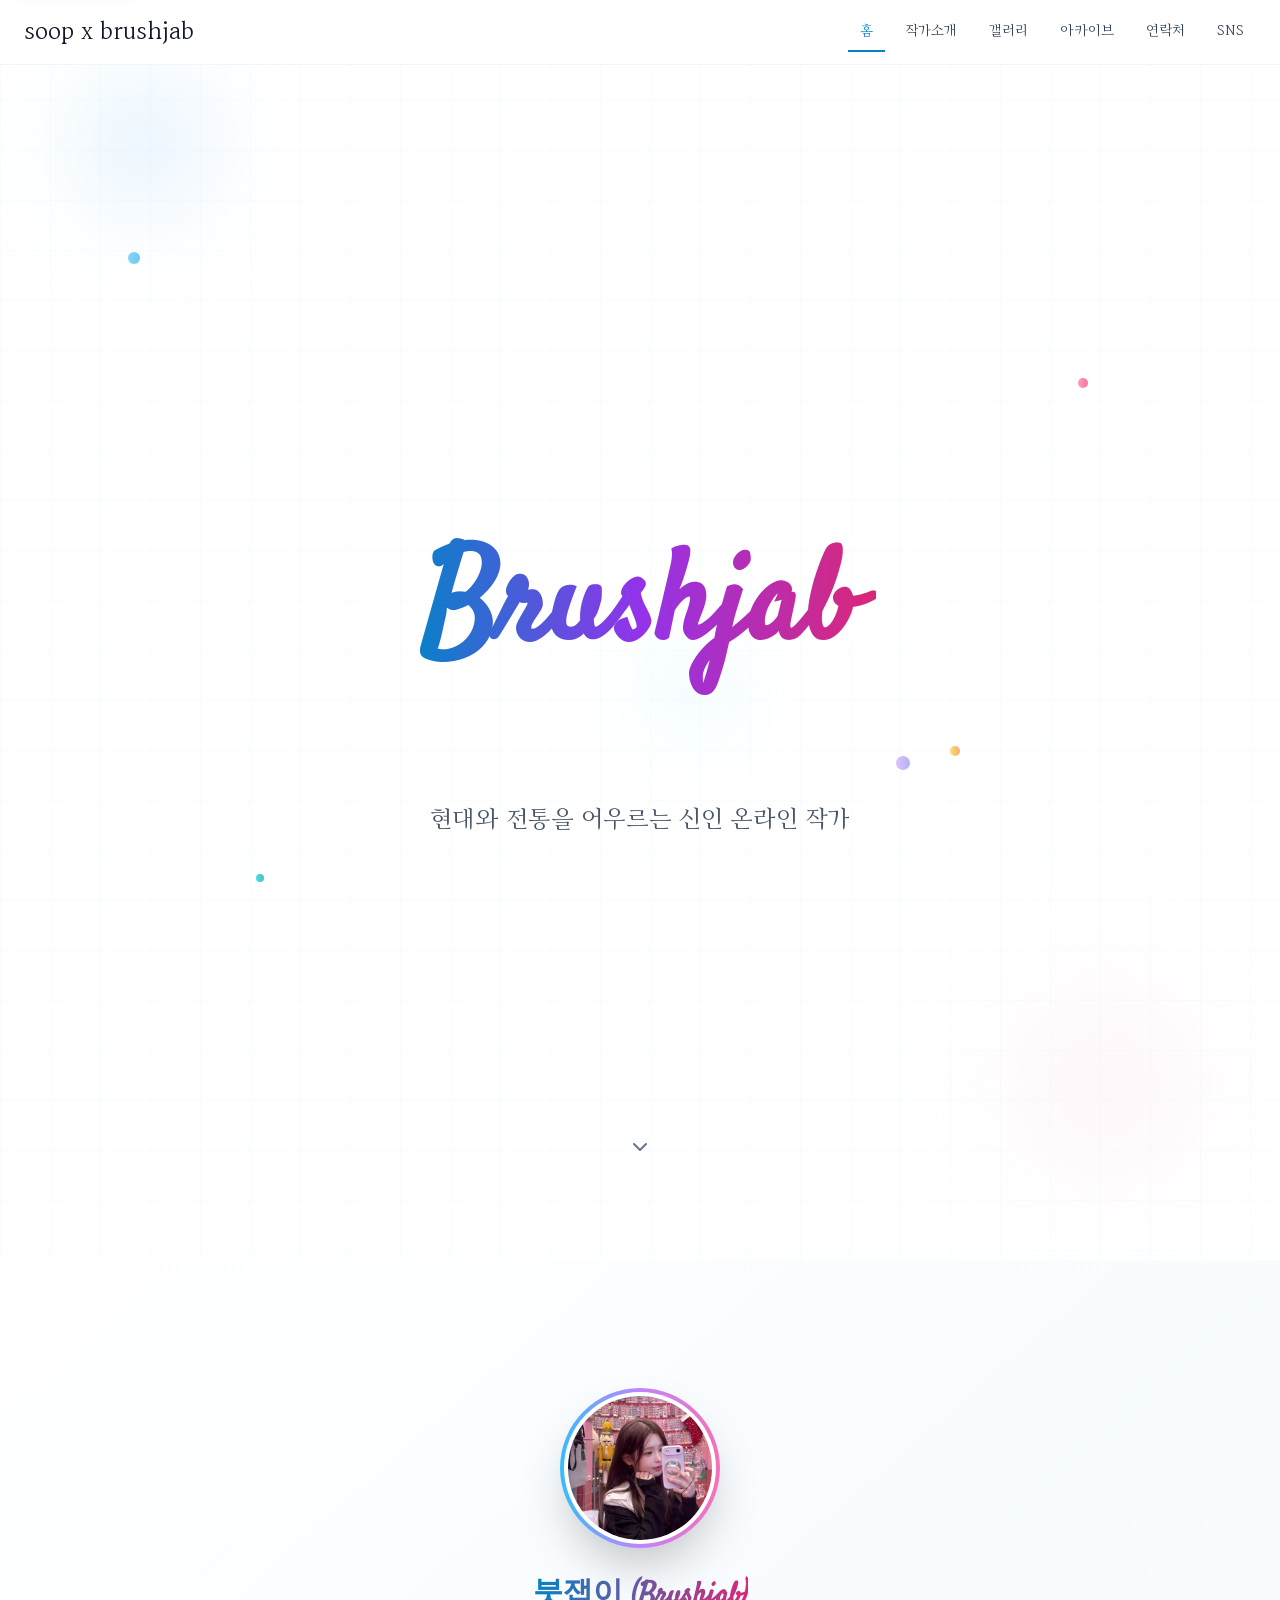
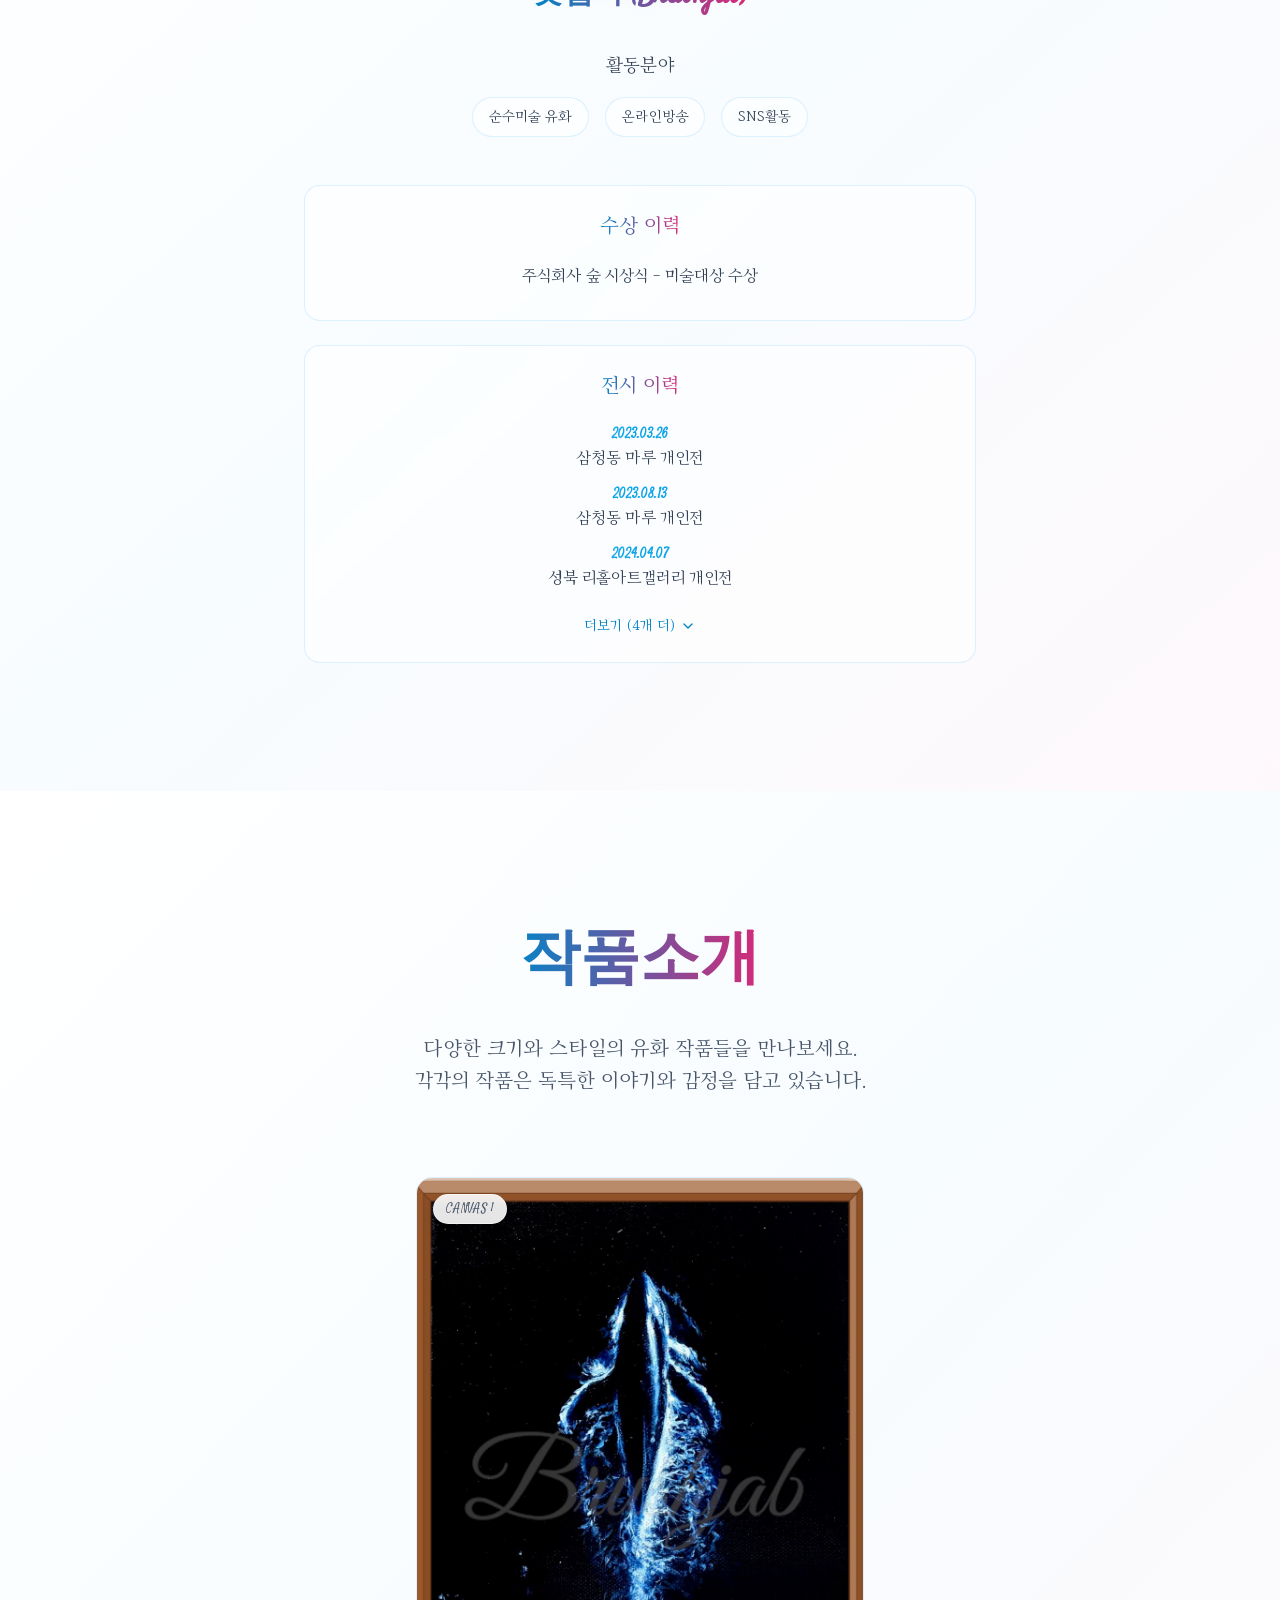
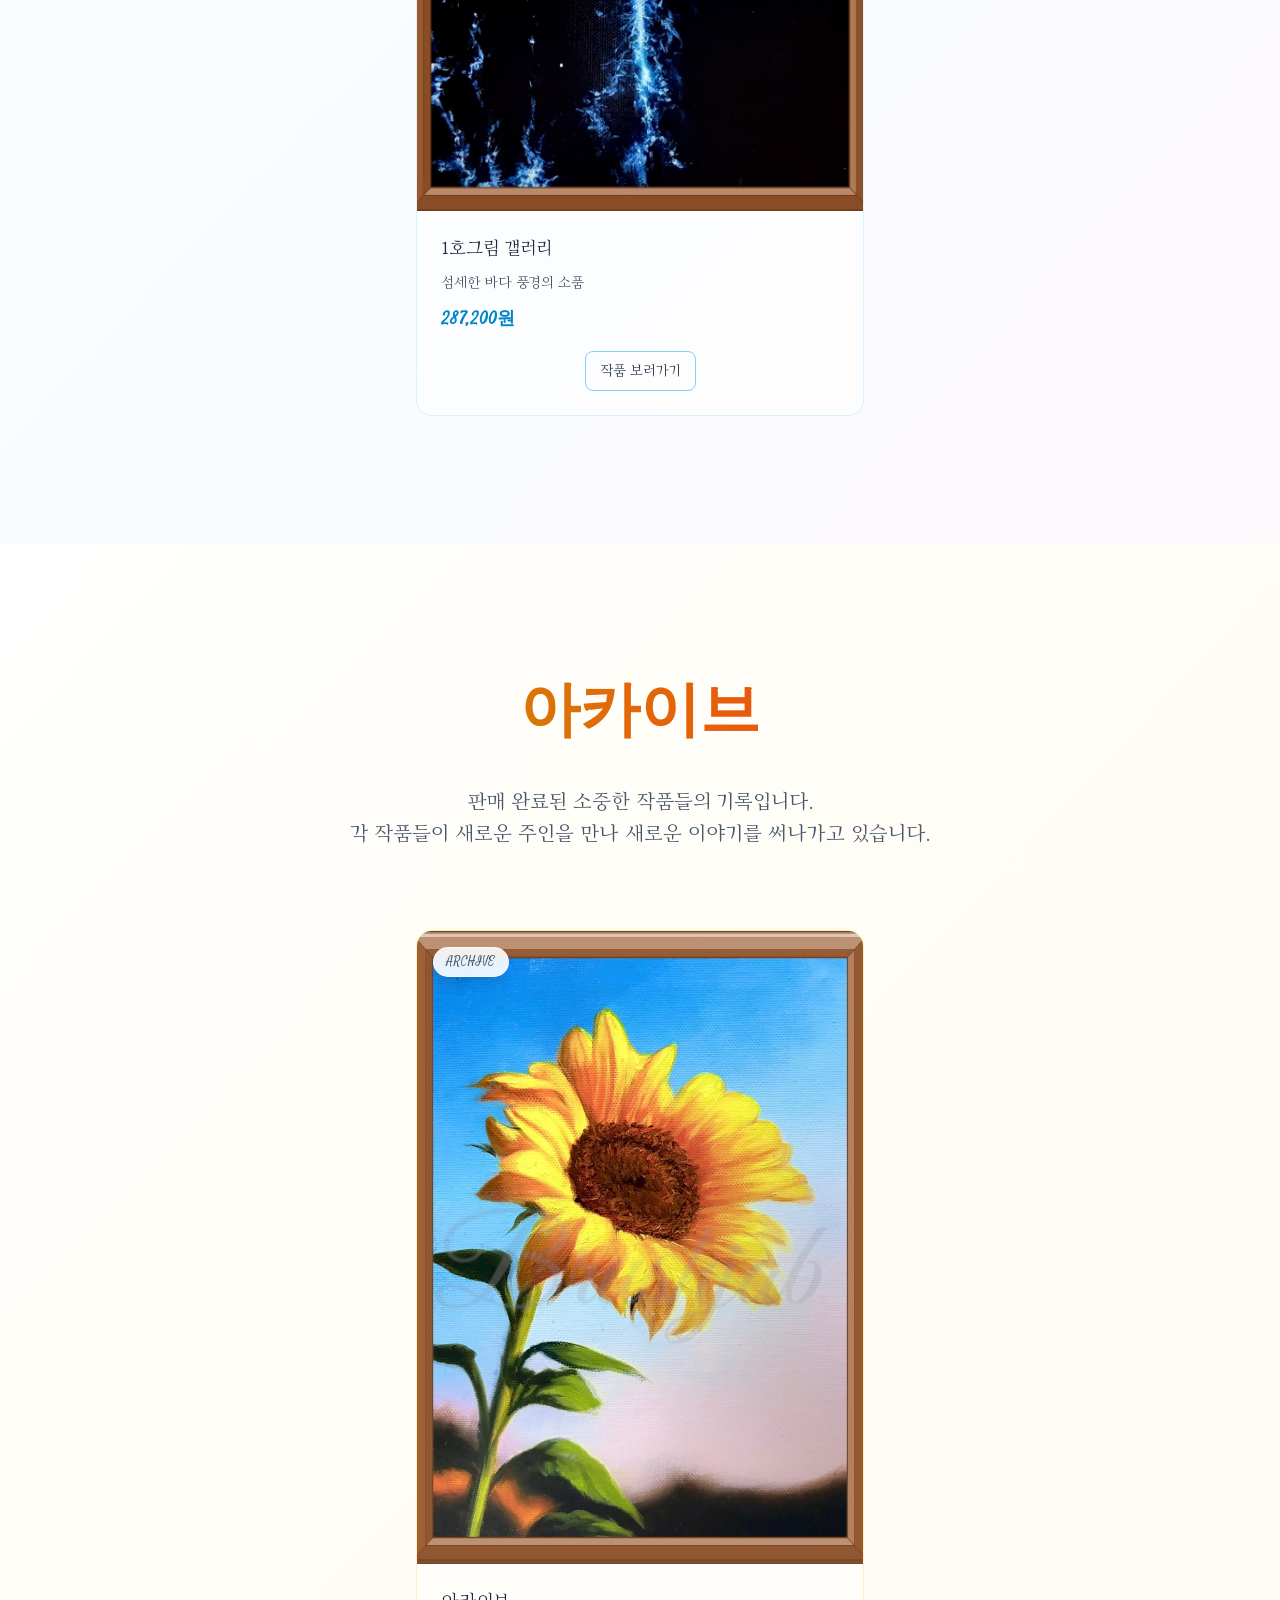
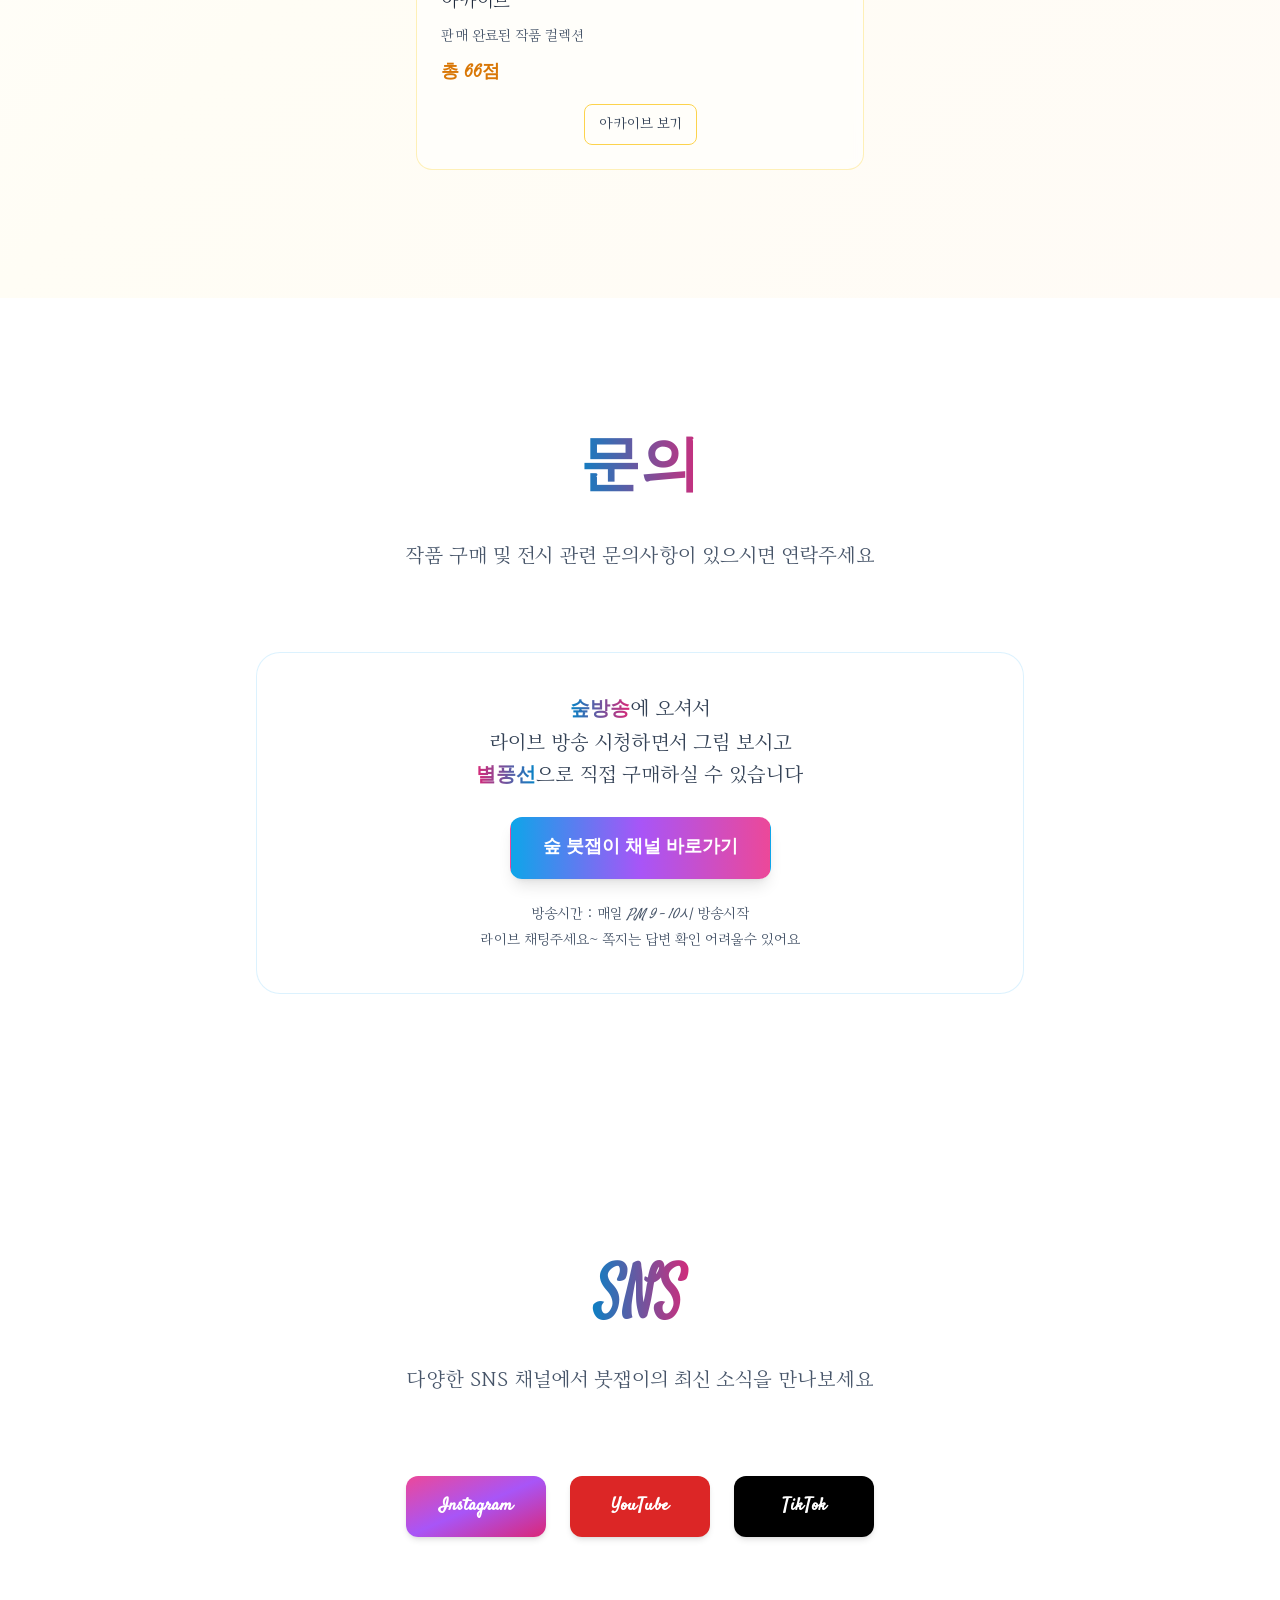
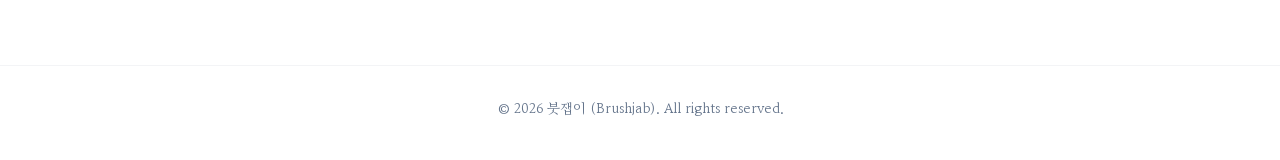
==== index.html @ 5f3b2bca "Initial commit: 붓잽이 갤러리 사이트 빌드 과정 없는 정적 HTML/CSS/JS 사이트. 1호 갤러리 32점, 아카이브 66점, 작가 프로필 반영." ====
<!DOCTYPE html>
<html lang="ko">
  <head>
    <meta charset="utf-8" />
    <meta name="viewport" content="width=device-width, initial-scale=1, maximum-scale=5" />
    <title>붓잽이 웹사이트 - 붓잽이 그림 구매 공식 사이트 | 풍수지리 그림 재테크</title>

    <meta
      name="description"
      content="붓잽이 웹사이트 공식 홈페이지입니다. 붓잽이 작가의 풍수지리 유화 작품을 통해 재테크와 인테리어를 한 번에! 붓잽이 그림 구매는 공식 웹사이트 Brushjab 갤러리에서. 붓잽이 작가가 직접 그린 1호부터 10호까지 다양한 크기의 풍경화와 정물화를 전시하고 판매합니다."
    />
    <meta
      name="keywords"
      content="붓잽이 웹사이트, 붓잽이 사이트, 붓잽이 홈페이지, 붓잽이 공식 웹사이트, 붓잽이, 붓잽이 그림, 붓잽이 작가, 붓잽이 갤러리, 그림 구매, 풍수지리 그림, 재테크, 유화, 그림 재테크, 인테리어 그림, 브러쉬잽, 풍경화, 정물화, 온라인 갤러리, 작품 판매, SOOP 라이브, 붓잽이 작품"
    />
    <meta name="author" content="붓잽이 (Brushjab)" />
    <meta name="robots" content="index, follow, max-image-preview:large, max-snippet:-1, max-video-preview:-1" />
    <meta name="theme-color" content="#0ea5e9" />
    <meta name="format-detection" content="telephone=no, address=no, email=no" />
    <meta name="naver-site-verification" content="7ca3a96a5d324c35aae999159a4f24815e782b7a" />

    <!-- 실제 도메인을 정확히 가리킵니다 -->
    <link rel="canonical" href="https://www.brushjab.com/" />

    <meta property="og:type" content="website" />
    <meta property="og:locale" content="ko_KR" />
    <meta property="og:site_name" content="붓잽이 웹사이트 - Brushjab Gallery" />
    <meta property="og:url" content="https://www.brushjab.com/" />
    <meta property="og:title" content="붓잽이 웹사이트 - 붓잽이 그림 구매 공식 사이트 | 풍수지리 그림 재테크" />
    <meta
      property="og:description"
      content="붓잽이 웹사이트 공식 홈페이지입니다. 붓잽이 작가의 풍수지리 유화 작품을 통해 재테크와 인테리어를 한 번에! 붓잽이 그림 구매는 공식 웹사이트에서."
    />
    <!-- 공유 미리보기 이미지: images/og-cover.jpg 파일을 넣으면 자동으로 적용됩니다 (권장 1200x630) -->
    <meta property="og:image" content="https://www.brushjab.com/images/og-cover.jpg" />
    <meta property="og:image:width" content="1200" />
    <meta property="og:image:height" content="630" />
    <meta property="og:image:alt" content="붓잽이 작가의 유화 작품" />

    <meta name="twitter:card" content="summary_large_image" />
    <meta name="twitter:title" content="붓잽이 웹사이트 - 붓잽이 그림 구매 공식 사이트" />
    <meta
      name="twitter:description"
      content="붓잽이 웹사이트 공식 홈페이지입니다. 붓잽이 작가의 풍수지리 유화 작품을 통해 재테크와 인테리어를 한 번에!"
    />
    <meta name="twitter:image" content="https://www.brushjab.com/images/og-cover.jpg" />

    <link rel="icon" href="favicon.svg" type="image/svg+xml" />
    <link rel="apple-touch-icon" href="apple-touch-icon.png" />
    <link rel="manifest" href="site.webmanifest" />

    <!-- 폰트를 먼저 내려받게 해서 글자가 늦게 바뀌는 현상을 줄입니다 -->
    <link rel="preload" href="fonts/arita-buri.woff" as="font" type="font/woff" crossorigin />
    <link rel="stylesheet" href="assets/styles.css" />

    <script type="application/ld+json">
      {
        "@context": "https://schema.org",
        "@type": "ArtGallery",
        "name": "붓잽이 웹사이트 - Brushjab Gallery",
        "url": "https://www.brushjab.com/",
        "inLanguage": "ko-KR",
        "founder": { "@type": "Person", "name": "붓잽이 (Brushjab)" },
        "sameAs": [
          "https://www.instagram.com/jab_2_/",
          "https://www.youtube.com/@brushjab",
          "https://www.tiktok.com/@brushjab",
          "https://ch.sooplive.co.kr/km5430678"
        ]
      }
    </script>
  </head>

  <body>
    <a class="skip-link" href="#home">본문 바로가기</a>

    <!-- ==================== 네비게이션 ==================== -->
    <header class="nav">
      <div class="container">
        <div class="nav__inner">
          <a class="nav__logo" href="#home">soop x brushjab</a>

          <nav class="nav__links" aria-label="주요 메뉴">
            <a class="nav__link" href="#home" data-nav="home">홈</a>
            <a class="nav__link" href="#artist" data-nav="artist">작가소개</a>
            <a class="nav__link" href="#gallery" data-nav="gallery">갤러리</a>
            <a class="nav__link" href="#archive" data-nav="archive">아카이브</a>
            <a class="nav__link" href="#contact" data-nav="contact">연락처</a>
            <a class="nav__link" href="#sns" data-nav="sns">SNS</a>
          </nav>

          <button
            class="nav__toggle"
            id="nav-toggle"
            type="button"
            aria-expanded="false"
            aria-controls="nav-mobile"
            aria-label="메뉴 열기"
          >
            <svg width="24" height="24" viewBox="0 0 24 24" fill="none" stroke="currentColor" stroke-width="2" stroke-linecap="round" aria-hidden="true">
              <path d="M4 6h16" /><path d="M4 12h16" /><path d="M4 18h16" />
            </svg>
          </button>
        </div>
      </div>
      <div class="nav__mobile" id="nav-mobile">
        <div class="container">
          <a href="#home" data-nav="home">홈</a>
          <a href="#artist" data-nav="artist">작가소개</a>
          <a href="#gallery" data-nav="gallery">갤러리</a>
          <a href="#archive" data-nav="archive">아카이브</a>
          <a href="#contact" data-nav="contact">연락처</a>
          <a href="#sns" data-nav="sns">SNS</a>
        </div>
      </div>
    </header>

    <main>
      <!-- ==================== 홈 ==================== -->
      <section class="hero" id="home">
        <div class="hero__bg" aria-hidden="true">
          <div class="hero__grid"></div>
          <div class="blob blob--1"></div>
          <div class="blob blob--2"></div>
          <div class="blob blob--3"></div>
          <div class="dot dot--1"></div>
          <div class="dot dot--2"></div>
          <div class="dot dot--3"></div>
          <div class="dot dot--4"></div>
          <div class="dot dot--5"></div>
        </div>

        <div class="container hero__inner">
          <h1 class="hero__title">Brushjab</h1>
          <p class="hero__lead">현대와 전통을 어우르는 신인 온라인 작가</p>
        </div>

        <a class="hero__scroll" href="#artist" aria-label="작가소개로 이동">
          <svg width="24" height="24" viewBox="0 0 24 24" fill="none" stroke="currentColor" stroke-width="2" stroke-linecap="round" stroke-linejoin="round" aria-hidden="true">
            <path d="m6 9 6 6 6-6" />
          </svg>
        </a>
      </section>

      <!-- ==================== 작가소개 ==================== -->
      <section class="section section--tinted" id="artist">
        <div class="container">
          <div class="artist">
            <div class="artist__avatar reveal reveal--scale">
              <div class="artist__avatar-inner" id="artist-photo" style="position: relative"></div>
            </div>

            <h2 class="artist__name grad-text reveal" id="artist-name">붓잽이 (Brushjab)</h2>

            <div class="reveal" data-delay="1">
              <h3 class="artist__subhead">활동분야</h3>
              <div class="chips" id="artist-fields"></div>
            </div>

            <div class="artist__panels">
              <section class="panel reveal" data-delay="1" aria-labelledby="awards-title">
                <h3 class="panel__title grad-text" id="awards-title">수상 이력</h3>
                <ul id="artist-awards"></ul>
              </section>

              <section class="panel reveal" data-delay="2" aria-labelledby="exhibitions-title">
                <h3 class="panel__title grad-text" id="exhibitions-title">전시 이력</h3>
                <ul id="exhibitions"></ul>
                <ul id="exhibitions-more" hidden></ul>
                <button
                  class="more-btn"
                  id="exhibitions-toggle"
                  type="button"
                  aria-expanded="false"
                  aria-controls="exhibitions-more"
                >
                  <span id="exhibitions-toggle-label">더보기</span>
                  <svg width="16" height="16" viewBox="0 0 24 24" fill="none" stroke="currentColor" stroke-width="2" stroke-linecap="round" stroke-linejoin="round" aria-hidden="true">
                    <path d="m6 9 6 6 6-6" />
                  </svg>
                </button>
              </section>
            </div>
          </div>
        </div>
      </section>

      <!-- ==================== 갤러리 ==================== -->
      <section class="section section--tinted" id="gallery">
        <div class="container">
          <div class="section-head reveal">
            <h2 class="grad-text">작품소개</h2>
            <p>
              다양한 크기와 스타일의 유화 작품들을 만나보세요.<br />
              각각의 작품은 독특한 이야기와 감정을 담고 있습니다.
            </p>
          </div>
          <!-- 10호 갤러리 재오픈 시 card-grid--1을 card-grid--2로 되돌리세요 -->
          <div class="card-grid card-grid--1" id="gallery-cards"></div>
        </div>
      </section>

      <!-- ==================== 아카이브 ==================== -->
      <section class="section section--archive" id="archive">
        <div class="container">
          <div class="section-head reveal">
            <h2 class="grad-text grad-text--amber">아카이브</h2>
            <p>
              판매 완료된 소중한 작품들의 기록입니다.<br />
              각 작품들이 새로운 주인을 만나 새로운 이야기를 써나가고 있습니다.
            </p>
          </div>
          <div class="card-grid card-grid--1" id="archive-cards"></div>
        </div>
      </section>

      <!-- ==================== 문의 ==================== -->
      <section class="section" id="contact">
        <div class="container">
          <div class="section-head reveal">
            <h2 class="grad-text">문의</h2>
            <p>작품 구매 및 전시 관련 문의사항이 있으시면 연락주세요</p>
          </div>

          <div class="contact-card reveal reveal--scale">
            <p class="contact-card__lead">
              <b class="grad-text">숲방송</b>에 오셔서<br />
              라이브 방송 시청하면서 그림 보시고<br />
              <b class="grad-text grad-text--pink">별풍선</b>으로 직접 구매하실 수 있습니다
            </p>

            <a class="btn btn--cta" href="#" data-inquiry-link target="_blank" rel="noopener noreferrer">
              숲 붓잽이 채널 바로가기
            </a>

            <div class="contact-card__note">
              <p>방송시간 : 매일 <i>PM 9 - 10시</i> 방송시작</p>
              <p>라이브 채팅주세요~ 쪽지는 답변 확인 어려울수 있어요</p>
            </div>
          </div>
        </div>
      </section>

      <!-- ==================== SNS ==================== -->
      <section class="section" id="sns">
        <div class="container">
          <div class="sns">
            <div class="section-head reveal">
              <h2 class="grad-text">SNS</h2>
              <p>다양한 SNS 채널에서 붓잽이의 최신 소식을 만나보세요</p>
            </div>
            <div class="sns__links reveal" data-delay="1">
              <a class="sns__link sns__link--ig" href="https://www.instagram.com/jab_2_/" target="_blank" rel="noopener noreferrer">Instagram</a>
              <a class="sns__link sns__link--yt" href="https://www.youtube.com/@brushjab" target="_blank" rel="noopener noreferrer">YouTube</a>
              <a class="sns__link sns__link--tt" href="https://www.tiktok.com/@brushjab" target="_blank" rel="noopener noreferrer">TikTok</a>
            </div>
          </div>
        </div>
      </section>
    </main>

    <footer class="footer">
      <div class="container">
        <p>&copy; <span id="year">2026</span> 붓잽이 (Brushjab). All rights reserved.</p>
      </div>
    </footer>

    <!-- 전체화면 갤러리 -->
    <div class="overlay" id="overlay" role="dialog" aria-modal="true" aria-labelledby="overlay-title" hidden></div>

    <!-- 작품 상세 -->
    <div class="modal" id="modal" role="dialog" aria-modal="true" aria-labelledby="modal-title" hidden></div>

    <script src="assets/data.js"></script>
    <script src="assets/app.js"></script>
    <script>
      document.getElementById("year").textContent = new Date().getFullYear();
    </script>
  </body>
</html>
---- assets/styles.css ----
/* ==========================================================================
   붓잽이 갤러리 — 스타일시트
   색상과 여백은 대부분 아래 :root 변수로 관리합니다.
   색을 바꾸고 싶으면 :root 값만 수정하세요.
   ========================================================================== */

/* ---------- 웹폰트 ---------- */
@font-face {
  font-family: "AritaBuri";
  src: url("../fonts/arita-buri.woff") format("woff");
  font-weight: 400 700;
  font-style: normal;
  font-display: swap;
}
@font-face {
  font-family: "Satisfy";
  src: url("../fonts/satisfy.woff") format("woff");
  font-weight: 400;
  font-style: normal;
  font-display: swap;
}

/* ---------- 디자인 토큰 ---------- */
:root {
  --sky-50: #f0f9ff;
  --sky-100: #e0f2fe;
  --sky-200: #bae6fd;
  --sky-300: #7dd3fc;
  --sky-400: #38bdf8;
  --sky-500: #0ea5e9;
  --sky-600: #0284c7;
  --sky-700: #0369a1;

  --pink-50: #fdf2f8;
  --pink-100: #fce7f3;
  --pink-200: #fbcfe8;
  --pink-300: #f9a8d4;
  --pink-400: #f472b6;
  --pink-500: #ec4899;
  --pink-600: #db2777;
  --pink-700: #be185d;

  --purple-400: #c084fc;
  --purple-500: #a855f7;
  --purple-600: #9333ea;
  --indigo-500: #6366f1;

  --amber-50: #fffbeb;
  --amber-200: #fde68a;
  --amber-300: #fcd34d;
  --amber-500: #f59e0b;
  --amber-600: #d97706;
  --orange-50: #fff7ed;
  --orange-500: #f97316;
  --orange-600: #ea580c;

  --cyan-400: #22d3ee;
  --teal-500: #14b8a6;
  --yellow-400: #facc15;
  --rose-500: #f43f5e;

  --slate-400: #94a3b8;
  --slate-500: #64748b;
  --slate-600: #475569;
  --slate-700: #334155;
  --slate-800: #1e293b;

  --red-50: #fef2f2;
  --red-500: #ef4444;
  --red-600: #dc2626;

  --gray-100: #f3f4f6;
  --gray-900: #111827;
  --white: #ffffff;

  --font-kr: "AritaBuri", "Apple SD Gothic Neo", "Malgun Gothic", sans-serif;
  --font-en: "Satisfy", cursive;

  --nav-h: 64px;
  --container: 1280px;
  --radius: 12px;
  --radius-lg: 16px;
  --radius-xl: 24px;

  --shadow-md: 0 4px 6px -1px rgb(0 0 0 / 0.1), 0 2px 4px -2px rgb(0 0 0 / 0.1);
  --shadow-lg: 0 10px 15px -3px rgb(0 0 0 / 0.1), 0 4px 6px -4px rgb(0 0 0 / 0.1);
  --shadow-xl: 0 20px 25px -5px rgb(0 0 0 / 0.1), 0 8px 10px -6px rgb(0 0 0 / 0.1);
  --shadow-2xl: 0 25px 50px -12px rgb(0 0 0 / 0.25);
}

/* ---------- 기본 리셋 ---------- */
*,
*::before,
*::after {
  box-sizing: border-box;
}
html {
  scroll-behavior: smooth;
  /* 고정 네비게이션에 제목이 가리지 않도록 */
  scroll-padding-top: calc(var(--nav-h) + 16px);
  -webkit-text-size-adjust: 100%;
}
body {
  margin: 0;
  min-height: 100vh;
  background: var(--white);
  color: var(--slate-800);
  font-family: var(--font-kr);
  line-height: 1.6;
  overflow-x: hidden;
  /* 한글이 단어 중간에서 끊기지 않도록 */
  word-break: keep-all;
  overflow-wrap: break-word;
}
body.is-locked {
  overflow: hidden;
}
img {
  display: block;
  max-width: 100%;
}
button {
  font: inherit;
  color: inherit;
  cursor: pointer;
}
a {
  color: inherit;
  text-decoration: none;
}
h1,
h2,
h3,
h4,
p,
ul {
  margin: 0;
}
ul {
  padding: 0;
  list-style: none;
}

/* 키보드 사용자를 위한 포커스 표시 */
:focus-visible {
  outline: 3px solid var(--sky-500);
  outline-offset: 3px;
  border-radius: 4px;
}

.sr-only {
  position: absolute;
  width: 1px;
  height: 1px;
  padding: 0;
  margin: -1px;
  overflow: hidden;
  clip: rect(0 0 0 0);
  white-space: nowrap;
  border: 0;
}

/* 본문 바로가기 링크 */
.skip-link {
  position: absolute;
  left: 12px;
  top: -60px;
  z-index: 200;
  background: var(--white);
  color: var(--sky-700);
  padding: 10px 16px;
  border-radius: 8px;
  box-shadow: var(--shadow-lg);
  transition: top 0.2s;
}
.skip-link:focus {
  top: 12px;
}

/* ---------- 공통 유틸 ---------- */
.container {
  width: 100%;
  max-width: var(--container);
  margin: 0 auto;
  padding: 0 16px;
}
@media (min-width: 640px) {
  .container {
    padding: 0 24px;
  }
}

.font-en {
  font-family: var(--font-en);
}

.grad-text {
  /* inline-block이라야 그라데이션이 글자 폭에 딱 맞습니다 */
  display: inline-block;
  background-image: linear-gradient(to right, var(--sky-600), var(--pink-600));
  -webkit-background-clip: text;
  background-clip: text;
  color: transparent;
}
.grad-text--amber {
  background-image: linear-gradient(to right, var(--amber-600), var(--orange-600));
}
.grad-text--pink {
  background-image: linear-gradient(to right, var(--pink-600), var(--sky-600));
}

/* 섹션 */
.section {
  position: relative;
  padding: 128px 0;
}
.section--tinted {
  background-image: linear-gradient(
    to bottom right,
    var(--white),
    rgb(240 249 255 / 0.5),
    rgb(253 242 248 / 0.5)
  );
}
.section--archive {
  background-image: linear-gradient(
    to bottom right,
    var(--white),
    rgb(255 251 235 / 0.5),
    rgb(255 247 237 / 0.5)
  );
}
@media (max-width: 640px) {
  .section {
    padding: 80px 0;
  }
}

.section-head {
  text-align: center;
  margin-bottom: 80px;
}
.section-head h2 {
  font-family: var(--font-en);
  font-size: clamp(2rem, 6vw, 3.75rem);
  font-weight: 900;
  /* Satisfy 폰트가 한글을 지원하지 않아 대체 글꼴로 그려지는데,
     그 대체 글꼴의 실제 글자 높이가 1.15보다 커서 그라데이션 텍스트의
     위아래가 잘려 보이는 문제가 있어 여유를 둡니다. */
  line-height: 1.5;
  /* Satisfy 같은 필기체 폰트는 대문자 시작/끝에 붓글씨 꼬리(swash)가
     글자 폭(advance width)보다 바깥으로 삐져나오는데, background-clip:text가
     이 박스 영역 밖은 칠하지 않아 "SNS"처럼 영문 단어의 좌우 끝이
     잘려 보입니다. 여유 폭을 둡니다. */
  padding: 0 0.15em;
  margin: 0 -0.15em 24px;
}
.section-head p {
  font-size: 1.25rem;
  color: var(--slate-600);
  max-width: 42rem;
  margin: 0 auto;
}
@media (max-width: 640px) {
  .section-head {
    margin-bottom: 48px;
  }
  .section-head p {
    font-size: 1.05rem;
  }
}

/* ---------- 버튼 ---------- */
.btn {
  display: inline-flex;
  align-items: center;
  justify-content: center;
  gap: 8px;
  border-radius: 8px;
  border: 1px solid transparent;
  background: transparent;
  padding: 8px 14px;
  font-size: 0.875rem;
  font-weight: 500;
  transition: background-color 0.2s, color 0.2s, border-color 0.2s, box-shadow 0.2s,
    transform 0.2s;
}
.btn--outline {
  border-color: var(--sky-300);
  color: var(--slate-700);
}
.btn--outline:hover {
  background: var(--sky-50);
}
.btn--outline-pink {
  border-color: var(--pink-300);
  color: var(--slate-700);
}
.btn--outline-pink:hover {
  background: var(--pink-50);
}
.btn--outline-amber {
  border-color: var(--amber-300);
  color: var(--slate-700);
}
.btn--outline-amber:hover {
  background: var(--amber-50);
}
.btn--grad {
  width: 100%;
  padding: 12px 20px;
  color: var(--white);
  font-weight: 700;
  background-image: linear-gradient(to right, var(--sky-500), var(--pink-500));
}
.btn--grad:hover {
  background-image: linear-gradient(to right, var(--sky-600), var(--pink-600));
}
.btn--cta {
  font-family: var(--font-en);
  font-size: 1.125rem;
  font-weight: 700;
  color: var(--white);
  padding: 16px 32px;
  border-radius: var(--radius);
  background-image: linear-gradient(
    to right,
    var(--sky-500),
    var(--purple-500),
    var(--pink-500)
  );
  box-shadow: var(--shadow-lg);
}
.btn--cta:hover {
  background-image: linear-gradient(
    to right,
    var(--sky-600),
    var(--purple-600),
    var(--pink-600)
  );
  box-shadow: var(--shadow-xl);
  transform: scale(1.05);
}

/* ---------- 네비게이션 ---------- */
.nav {
  position: fixed;
  inset: 0 0 auto 0;
  z-index: 50;
  background: rgb(255 255 255 / 0.95);
  backdrop-filter: blur(6px);
  border-bottom: 1px solid var(--gray-100);
}
.nav__inner {
  display: flex;
  align-items: center;
  justify-content: space-between;
  height: var(--nav-h);
}
.nav__logo {
  font-size: 1.5rem;
  font-weight: 700;
  color: var(--gray-900);
  transition: color 0.2s;
}
.nav__logo:hover {
  color: var(--slate-600);
}
.nav__links {
  display: none;
  gap: 8px;
}
@media (min-width: 768px) {
  .nav__links {
    display: flex;
  }
}
.nav__link {
  padding: 8px 12px;
  font-size: 0.875rem;
  font-weight: 500;
  color: var(--slate-700);
  border-bottom: 2px solid transparent;
  transition: color 0.2s, border-color 0.2s;
}
.nav__link:hover {
  color: var(--sky-600);
}
.nav__link[aria-current="true"] {
  color: var(--sky-600);
  border-bottom-color: var(--sky-600);
}
.nav__toggle {
  display: inline-flex;
  align-items: center;
  justify-content: center;
  padding: 8px;
  border: 0;
  border-radius: 6px;
  background: transparent;
  color: var(--slate-700);
}
.nav__toggle:hover {
  background: var(--gray-100);
  color: var(--sky-600);
}
@media (min-width: 768px) {
  .nav__toggle {
    display: none;
  }
}
.nav__mobile {
  display: none;
  border-top: 1px solid var(--gray-100);
  background: var(--white);
  padding: 8px;
}
.nav__mobile.is-open {
  display: block;
  animation: slide-down 0.25s ease both;
}
.nav__mobile a {
  display: block;
  padding: 10px 12px;
  font-size: 1rem;
  font-weight: 500;
  color: var(--slate-700);
  border-radius: 6px;
}
.nav__mobile a:hover {
  color: var(--sky-600);
  background: rgb(248 250 252);
}
.nav__mobile a[aria-current="true"] {
  color: var(--sky-600);
  background: var(--sky-50);
}

/* ---------- 히어로 ---------- */
.hero {
  position: relative;
  display: flex;
  align-items: center;
  justify-content: center;
  min-height: 140vh;
  padding: 160px 0;
  overflow: hidden;
}
@media (max-width: 640px) {
  .hero {
    min-height: 105vh;
    padding: 112px 0;
  }
}
.hero__bg {
  position: absolute;
  inset: 0;
  pointer-events: none;
}
.hero__grid {
  position: absolute;
  inset: 0;
  opacity: 0.3;
  background-image: linear-gradient(rgb(14 165 233 / 0.1) 1px, transparent 1px),
    linear-gradient(90deg, rgb(14 165 233 / 0.1) 1px, transparent 1px);
  background-size: 50px 50px;
}
.blob {
  position: absolute;
  border-radius: 9999px;
  filter: blur(48px);
  will-change: transform;
}
.blob--1 {
  top: 80px;
  left: 80px;
  width: 128px;
  height: 128px;
  background-image: linear-gradient(
    to right,
    rgb(186 230 253 / 0.4),
    rgb(191 219 254 / 0.4)
  );
  animation: drift-1 20s linear infinite;
}
.blob--2 {
  right: 80px;
  bottom: 80px;
  width: 192px;
  height: 192px;
  background-image: linear-gradient(
    to right,
    rgb(252 231 243 / 0.3),
    rgb(255 228 230 / 0.3)
  );
  animation: drift-2 25s linear infinite;
}
.blob--3 {
  top: 50%;
  left: 50%;
  width: 112px;
  height: 112px;
  filter: blur(32px);
  background-image: linear-gradient(
    to right,
    rgb(207 250 254 / 0.25),
    rgb(224 242 254 / 0.25)
  );
  animation: drift-3 30s linear infinite;
}
.dot {
  position: absolute;
  border-radius: 9999px;
  will-change: transform;
}
.dot--1 {
  left: 10%;
  top: 20%;
  width: 12px;
  height: 12px;
  opacity: 0.6;
  background-image: linear-gradient(to right, var(--sky-400), var(--sky-500));
  animation: bounce-a 3s ease-in-out infinite;
}
.dot--2 {
  right: 15%;
  top: 30%;
  width: 10px;
  height: 10px;
  opacity: 0.7;
  background-image: linear-gradient(to right, var(--pink-400), var(--rose-500));
  animation: bounce-b 2.5s ease-in-out 0.5s infinite;
}
.dot--3 {
  left: 70%;
  top: 60%;
  width: 14px;
  height: 14px;
  opacity: 0.5;
  background-image: linear-gradient(to right, var(--purple-400), var(--indigo-500));
  animation: bounce-c 3.5s ease-in-out 1s infinite;
}
.dot--4 {
  left: 20%;
  bottom: 30%;
  width: 8px;
  height: 8px;
  opacity: 0.8;
  background-image: linear-gradient(to right, var(--cyan-400), var(--teal-500));
  animation: bounce-d 2.8s ease-in-out 1.5s infinite;
}
.dot--5 {
  right: 25%;
  bottom: 40%;
  width: 10px;
  height: 10px;
  opacity: 0.6;
  background-image: linear-gradient(to right, var(--yellow-400), var(--orange-500));
  animation: bounce-e 3.2s ease-in-out 2s infinite;
}

.hero__inner {
  position: relative;
  z-index: 10;
  text-align: center;
}
.hero__title {
  display: inline-block;
  font-family: var(--font-en);
  font-size: clamp(3rem, 13vw, 8rem);
  font-weight: 900;
  line-height: 1.1;
  margin: 96px 0 96px;
  padding: 24px 16px;
  background-image: linear-gradient(
    to right,
    var(--sky-600),
    var(--purple-600),
    var(--pink-600)
  );
  -webkit-background-clip: text;
  background-clip: text;
  color: transparent;
  animation: rise-in 1.2s cubic-bezier(0.25, 0.46, 0.45, 0.94) 0.3s both;
}
.hero__lead {
  font-size: clamp(1.05rem, 2.5vw, 1.5rem);
  color: var(--slate-600);
  max-width: 48rem;
  margin: 0 auto;
  animation: rise-in 1.2s cubic-bezier(0.25, 0.46, 0.45, 0.94) 0.9s both;
}
.hero__scroll {
  position: absolute;
  left: 50%;
  bottom: 80px;
  transform: translateX(-50%);
  z-index: 10;
  border: 0;
  background: transparent;
  color: var(--slate-500);
  padding: 12px;
  animation: fade-in 1s ease 1.6s both;
}
.hero__scroll svg {
  animation: nudge 2s ease-in-out infinite;
}

/* ---------- 작가 소개 ---------- */
.artist {
  max-width: 56rem;
  margin: 0 auto;
  text-align: center;
}
.artist__avatar {
  width: 160px;
  height: 160px;
  margin: 0 auto 24px;
  border-radius: 9999px;
  padding: 4px;
  background-image: linear-gradient(
    to right,
    var(--sky-400),
    var(--purple-400),
    var(--pink-400)
  );
  box-shadow: var(--shadow-2xl);
  transition: transform 0.3s;
}
.artist__avatar:hover {
  transform: scale(1.06);
}
.artist__avatar-inner {
  width: 100%;
  height: 100%;
  border-radius: 9999px;
  overflow: hidden;
  background: var(--white);
  padding: 4px;
}
.artist__avatar img {
  width: 100%;
  height: 100%;
  object-fit: cover;
  border-radius: 9999px;
}
@media (max-width: 640px) {
  .artist__avatar {
    width: 128px;
    height: 128px;
  }
}
.artist__name {
  font-family: var(--font-en);
  font-size: clamp(1.35rem, 4vw, 1.875rem);
  font-weight: 700;
  margin-bottom: 32px;
}
.artist__subhead {
  font-size: 1.125rem;
  font-weight: 600;
  color: var(--slate-700);
  margin-bottom: 16px;
}
.chips {
  display: flex;
  flex-wrap: wrap;
  justify-content: center;
  gap: 16px;
  margin-bottom: 48px;
}
.chip {
  padding: 8px 16px;
  border-radius: 9999px;
  background: rgb(255 255 255 / 0.5);
  backdrop-filter: blur(4px);
  border: 1px solid rgb(186 230 253 / 0.5);
  color: var(--slate-700);
  font-size: 0.875rem;
  font-weight: 500;
  transition: background-color 0.3s;
}
.chip:hover {
  background: var(--pink-50);
}

.panel {
  background: rgb(255 255 255 / 0.5);
  backdrop-filter: blur(4px);
  border: 1px solid rgb(186 230 253 / 0.5);
  border-radius: var(--radius-lg);
  padding: 24px;
  transition: background-color 0.3s;
}
.panel + .panel {
  margin-top: 24px;
}
.panel:hover {
  background: rgb(255 255 255 / 0.7);
}
.panel__title {
  font-size: 1.25rem;
  font-weight: 700;
  margin-bottom: 16px;
}
.artist__panels {
  max-width: 42rem;
  margin: 32px auto 0;
}
.record {
  padding: 6px 0;
}
.record__date {
  display: block;
  font-family: var(--font-en);
  font-size: 0.875rem;
  font-weight: 700;
  color: var(--sky-500);
}
.record__text {
  color: var(--slate-700);
}
.more-btn {
  display: inline-flex;
  align-items: center;
  gap: 4px;
  margin: 16px auto 0;
  border: 0;
  background: transparent;
  color: var(--sky-600);
  font-size: 0.875rem;
  font-weight: 500;
  transition: color 0.2s;
}
.more-btn:hover {
  color: var(--sky-700);
}
.more-btn svg {
  transition: transform 0.3s;
}
.more-btn[aria-expanded="true"] svg {
  transform: rotate(180deg);
}
#exhibitions-more[hidden] {
  display: none;
}

/* ---------- 카드 ---------- */
.card-grid {
  display: grid;
  grid-template-columns: 1fr;
  gap: 32px;
  max-width: 42rem;
  margin: 0 auto;
}
@media (min-width: 640px) {
  .card-grid--2 {
    grid-template-columns: repeat(2, 1fr);
  }
}
.card-grid--1 {
  max-width: 28rem;
}

.card {
  display: block;
  width: 100%;
  text-align: left;
  border: 1px solid rgb(186 230 253 / 0.5);
  border-radius: var(--radius-lg);
  overflow: hidden;
  background: rgb(255 255 255 / 0.5);
  backdrop-filter: blur(4px);
  padding: 0;
  transition: transform 0.4s, background-color 0.4s, box-shadow 0.4s;
}
.card:hover {
  transform: translateY(-10px);
  background: rgb(255 255 255 / 0.7);
  box-shadow: var(--shadow-xl);
}
.card--pink {
  border-color: rgb(251 207 232 / 0.6);
}
.card--amber {
  border-color: rgb(253 230 138 / 0.6);
}

.card__media {
  position: relative;
  overflow: hidden;
  aspect-ratio: 16 / 22.7;
  background: linear-gradient(135deg, var(--sky-50), var(--pink-50));
}
.card__media--wide {
  aspect-ratio: 22.7 / 16;
}
.card__media--3x4 {
  aspect-ratio: 3 / 4;
}
.card__media img {
  width: 100%;
  height: 100%;
  object-fit: cover;
  transition: transform 0.6s;
}
.card__media--contain img {
  object-fit: contain;
}
.card:hover .card__media img {
  transform: scale(1.1);
}
.card__tag {
  position: absolute;
  top: 16px;
  left: 16px;
  z-index: 2;
  background: rgb(255 255 255 / 0.9);
  backdrop-filter: blur(4px);
  border: 1px solid rgb(255 255 255 / 0.5);
  border-radius: 9999px;
  padding: 4px 12px;
  font-family: var(--font-en);
  font-size: 0.75rem;
  font-weight: 500;
  color: var(--slate-600);
  letter-spacing: 0.03em;
  box-shadow: var(--shadow-lg);
}
.card__badge {
  position: absolute;
  top: 12px;
  left: 12px;
  z-index: 2;
  background: rgb(30 41 59 / 0.9);
  color: var(--white);
  border-radius: 9999px;
  padding: 3px 10px;
  font-size: 0.75rem;
  font-weight: 500;
}
.card__body {
  padding: 24px;
}
.card__title {
  font-size: 1.125rem;
  font-weight: 700;
  color: var(--slate-800);
  margin-bottom: 8px;
}
.card__desc {
  font-size: 0.875rem;
  color: var(--slate-600);
  margin-bottom: 12px;
}
.card__meta {
  font-size: 0.875rem;
  color: var(--slate-500);
  margin-bottom: 16px;
}
.card__meta p {
  margin: 2px 0;
}
.card__price {
  font-family: var(--font-en);
  font-size: 1.125rem;
  font-weight: 600;
  color: var(--sky-600);
  margin-bottom: 16px;
}
.card__price--pink {
  color: var(--pink-600);
}
.card__price--amber {
  color: var(--amber-600);
}
.card__foot {
  display: flex;
  align-items: center;
  justify-content: center;
}
.card__foot--split {
  justify-content: space-between;
  gap: 12px;
}
.card__foot .card__price {
  margin-bottom: 0;
}

/* 이미지가 아직 없을 때 표시되는 자리 */
.ph {
  position: absolute;
  inset: 0;
  display: flex;
  flex-direction: column;
  align-items: center;
  justify-content: center;
  gap: 8px;
  background: linear-gradient(135deg, var(--sky-50), var(--pink-50));
  color: var(--slate-400);
  font-size: 0.8125rem;
  text-align: center;
  padding: 12px;
}
.ph svg {
  opacity: 0.5;
}
.ph--amber {
  background: linear-gradient(135deg, var(--amber-50), var(--orange-50));
}

/* 작품이 하나도 없을 때 */
.empty {
  max-width: 34rem;
  margin: 0 auto;
  padding: 56px 24px;
  text-align: center;
  border: 1px dashed var(--sky-200);
  border-radius: var(--radius-lg);
  background: rgb(255 255 255 / 0.6);
}
.empty h3 {
  font-size: 1.125rem;
  font-weight: 700;
  color: var(--slate-700);
  margin-bottom: 8px;
}
.empty p {
  color: var(--slate-500);
  font-size: 0.9375rem;
}
.empty code {
  font-family: ui-monospace, SFMono-Regular, Menlo, monospace;
  font-size: 0.875em;
  background: var(--sky-50);
  border-radius: 4px;
  padding: 2px 6px;
  color: var(--sky-700);
}

/* ---------- 문의 / SNS ---------- */
.contact-card {
  max-width: 48rem;
  margin: 0 auto;
  text-align: center;
  background: rgb(255 255 255 / 0.5);
  backdrop-filter: blur(4px);
  border: 1px solid rgb(186 230 253 / 0.5);
  border-radius: var(--radius-xl);
  padding: 40px 24px;
  transition: background-color 0.5s, box-shadow 0.5s;
}
.contact-card:hover {
  background: rgb(255 255 255 / 0.7);
  box-shadow: var(--shadow-xl);
}
.contact-card__lead {
  font-size: 1.25rem;
  color: var(--slate-700);
  margin-bottom: 24px;
}
.contact-card__lead b {
  font-family: var(--font-en);
}
.contact-card__note {
  margin-top: 24px;
  color: var(--slate-600);
  font-size: 0.875rem;
}
.contact-card__note p {
  margin: 2px 0;
}
.contact-card__note i {
  font-family: var(--font-en);
  font-weight: 500;
}

.sns {
  max-width: 56rem;
  margin: 0 auto;
  text-align: center;
}
.sns__links {
  display: flex;
  flex-direction: column;
  align-items: center;
  gap: 16px;
}
@media (min-width: 640px) {
  .sns__links {
    flex-direction: row;
    justify-content: center;
    gap: 24px;
  }
}
.sns__link {
  display: inline-flex;
  align-items: center;
  justify-content: center;
  min-width: 140px;
  padding: 16px 24px;
  border-radius: var(--radius);
  font-family: var(--font-en);
  font-size: 1.125rem;
  font-weight: 700;
  color: var(--white);
  box-shadow: var(--shadow-md);
  transition: box-shadow 0.3s, filter 0.3s, transform 0.3s;
}
.sns__link:hover {
  box-shadow: var(--shadow-lg);
  filter: brightness(0.92);
  transform: translateY(-2px);
}
.sns__link--ig {
  background-image: linear-gradient(
    to bottom right,
    var(--pink-500),
    var(--purple-500),
    var(--pink-600)
  );
}
.sns__link--yt {
  background: var(--red-600);
}
.sns__link--tt {
  background: #000;
}

/* ---------- 푸터 ---------- */
.footer {
  border-top: 1px solid var(--gray-100);
  padding: 32px 0 40px;
  text-align: center;
  color: var(--slate-500);
  font-size: 0.875rem;
}

/* ---------- 전체화면 갤러리 오버레이 ---------- */
.overlay {
  position: fixed;
  inset: 0;
  z-index: 60;
  overflow-y: auto;
  overscroll-behavior: contain;
  background-color: var(--white);
  background-image: linear-gradient(
    to bottom right,
    var(--white),
    rgb(240 249 255 / 0.6),
    rgb(253 242 248 / 0.6)
  );
  animation: fade-in 0.25s ease both;
}
.overlay[hidden] {
  display: none;
}
.overlay--archive {
  background-image: linear-gradient(
    to bottom right,
    var(--white),
    rgb(255 251 235 / 0.6),
    rgb(255 247 237 / 0.6)
  );
}
.overlay__bar {
  display: flex;
  align-items: center;
  justify-content: space-between;
  gap: 16px;
  margin-bottom: 32px;
}
.overlay__back {
  display: inline-flex;
  align-items: center;
  gap: 8px;
  border: 0;
  background: transparent;
  color: var(--slate-600);
  transition: color 0.2s;
}
.overlay__back:hover {
  color: var(--sky-600);
}
.overlay__label {
  font-family: var(--font-en);
  font-size: 1.5rem;
  font-weight: 700;
}
.overlay__head {
  text-align: center;
  margin-bottom: 32px;
}
.overlay__head h2 {
  font-family: var(--font-en);
  font-size: clamp(2rem, 6vw, 3rem);
  font-weight: 900;
  margin-bottom: 16px;
}
.overlay__count {
  color: var(--slate-600);
}
.overlay__inner {
  padding: 32px 0 64px;
}

.art-grid {
  display: grid;
  grid-template-columns: 1fr;
  align-items: start;
  gap: 24px;
  margin-bottom: 64px;
}
@media (min-width: 640px) {
  .art-grid {
    grid-template-columns: repeat(2, 1fr);
    gap: 32px;
  }
}
@media (min-width: 1024px) {
  .art-grid {
    grid-template-columns: repeat(3, 1fr);
  }
}
@media (min-width: 1280px) {
  .art-grid {
    grid-template-columns: repeat(4, 1fr);
  }
}
.art-grid--single {
  grid-template-columns: 1fr;
  max-width: 42rem;
  margin-inline: auto;
}

/* ---------- 페이지네이션 ---------- */
.pager {
  display: flex;
  flex-wrap: wrap;
  align-items: center;
  justify-content: center;
  gap: 8px;
}
.pager button {
  min-width: 40px;
  height: 40px;
  padding: 0 12px;
  border-radius: 8px;
  border: 1px solid var(--sky-300);
  background: transparent;
  color: var(--slate-700);
  font-size: 0.875rem;
  display: inline-flex;
  align-items: center;
  justify-content: center;
  transition: background-color 0.2s, color 0.2s;
}
.pager button:hover:not(:disabled) {
  background: var(--sky-50);
}
.pager button[aria-current="page"] {
  background: var(--sky-500);
  border-color: var(--sky-500);
  color: var(--white);
}
.pager button:disabled {
  opacity: 0.4;
  cursor: not-allowed;
}
.pager span {
  padding: 0 4px;
  color: var(--slate-500);
}
.pager--amber button {
  border-color: var(--amber-300);
}
.pager--amber button:hover:not(:disabled) {
  background: var(--amber-50);
}
.pager--amber button[aria-current="page"] {
  background: var(--amber-500);
  border-color: var(--amber-500);
}

/* ---------- 작품 상세 모달 ---------- */
.modal {
  position: fixed;
  inset: 0;
  z-index: 70;
  display: flex;
  align-items: center;
  justify-content: center;
  padding: 16px;
  background: rgb(0 0 0 / 0.8);
  backdrop-filter: blur(4px);
  animation: fade-in 0.2s ease both;
}
.modal[hidden] {
  display: none;
}
.modal__box {
  position: relative;
  width: 100%;
  max-width: 64rem;
  max-height: 95vh;
  overflow-y: auto;
  background: var(--white);
  border-radius: var(--radius-lg);
  animation: pop-in 0.25s ease both;
}
.modal__close {
  position: absolute;
  top: 12px;
  right: 12px;
  z-index: 3;
  width: 40px;
  height: 40px;
  display: inline-flex;
  align-items: center;
  justify-content: center;
  border: 0;
  border-radius: 9999px;
  background: rgb(255 255 255 / 0.9);
  color: var(--slate-700);
  box-shadow: var(--shadow-md);
  transition: background-color 0.2s;
}
.modal__close:hover {
  background: var(--gray-100);
}
.modal__grid {
  display: grid;
  grid-template-columns: 1fr;
  gap: 32px;
  padding: 32px;
}
@media (min-width: 1024px) {
  .modal__grid {
    grid-template-columns: repeat(2, 1fr);
  }
}
@media (max-width: 640px) {
  .modal__grid {
    padding: 20px;
    gap: 20px;
  }
}
.modal__media {
  position: relative;
  overflow: hidden;
  border-radius: var(--radius);
  aspect-ratio: 16 / 22.7;
  background: linear-gradient(135deg, var(--sky-50), var(--pink-50));
}
.modal__media--wide {
  aspect-ratio: 22.7 / 16;
}
.modal__media img {
  width: 100%;
  height: 100%;
  object-fit: cover;
}
.modal__sold {
  position: absolute;
  top: 16px;
  right: 16px;
  background: rgb(239 68 68 / 0.9);
  backdrop-filter: blur(4px);
  border-radius: 9999px;
  padding: 4px 12px;
  font-family: var(--font-en);
  font-size: 0.875rem;
  font-weight: 500;
  color: var(--white);
}
.modal__title {
  padding-right: 44px;
  font-size: clamp(1.5rem, 4vw, 1.875rem);
  font-weight: 700;
  margin-bottom: 8px;
}
.modal__collection {
  font-size: 1.125rem;
  color: var(--slate-600);
  margin-bottom: 24px;
}
.modal__note {
  background: rgb(248 250 252);
  border-radius: var(--radius);
  padding: 24px;
  margin-bottom: 24px;
}
.modal__note h4 {
  font-size: 1.125rem;
  font-weight: 700;
  color: var(--slate-800);
  margin-bottom: 12px;
}
.modal__note p {
  color: var(--slate-700);
  line-height: 1.7;
}
.spec {
  margin-bottom: 24px;
}
.spec div {
  display: flex;
  justify-content: space-between;
  gap: 16px;
  padding: 6px 0;
}
.spec dt {
  color: var(--slate-500);
}
.spec dd {
  margin: 0;
  font-weight: 500;
}
.spec .is-price {
  font-family: var(--font-en);
  color: var(--sky-600);
}
.spec .is-price--pink {
  color: var(--pink-600);
}
.spec .is-price--amber {
  color: var(--amber-600);
}
.modal__actions {
  padding-top: 24px;
  border-top: 1px solid var(--gray-100);
}
.sold-note {
  background: var(--red-50);
  border-radius: 8px;
  padding: 16px;
  text-align: center;
}
.sold-note p:first-child {
  color: var(--red-600);
  font-weight: 500;
}
.sold-note p:last-child {
  color: var(--red-500);
  font-size: 0.875rem;
  margin-top: 4px;
}

/* ---------- 스크롤 등장 애니메이션 ---------- */
.reveal {
  opacity: 0;
  transform: translateY(48px);
  transition: opacity 0.9s ease, transform 0.9s ease;
}
.reveal.is-in {
  opacity: 1;
  transform: none;
}
.reveal--scale {
  transform: scale(0.85);
}
.reveal--scale.is-in {
  transform: none;
}
.reveal[data-delay="1"] {
  transition-delay: 0.1s;
}
.reveal[data-delay="2"] {
  transition-delay: 0.2s;
}
.reveal[data-delay="3"] {
  transition-delay: 0.3s;
}

/* ---------- 키프레임 ---------- */
@keyframes fade-in {
  from {
    opacity: 0;
  }
  to {
    opacity: 1;
  }
}
@keyframes pop-in {
  from {
    opacity: 0;
    transform: scale(0.85);
  }
  to {
    opacity: 1;
    transform: none;
  }
}
@keyframes rise-in {
  from {
    opacity: 0;
    transform: translateY(60px);
  }
  to {
    opacity: 1;
    transform: none;
  }
}
@keyframes slide-down {
  from {
    opacity: 0;
    transform: translateY(-8px);
  }
  to {
    opacity: 1;
    transform: none;
  }
}
@keyframes nudge {
  0%,
  100% {
    transform: translateY(0);
  }
  50% {
    transform: translateY(10px);
  }
}
@keyframes drift-1 {
  0%,
  100% {
    transform: translate(0, 0) scale(1);
  }
  50% {
    transform: translate(100px, -100px) scale(1.2);
  }
}
@keyframes drift-2 {
  0%,
  100% {
    transform: translate(0, 0) scale(1);
  }
  50% {
    transform: translate(-150px, 100px) scale(0.8);
  }
}
@keyframes drift-3 {
  0% {
    transform: rotate(0deg) scale(1);
  }
  50% {
    transform: rotate(180deg) scale(1.5);
  }
  100% {
    transform: rotate(360deg) scale(1);
  }
}
@keyframes bounce-a {
  0%,
  100% {
    transform: translate(0, 0);
  }
  50% {
    transform: translate(50px, -100px);
  }
}
@keyframes bounce-b {
  0%,
  100% {
    transform: translate(0, 0);
  }
  50% {
    transform: translate(-30px, -80px);
  }
}
@keyframes bounce-c {
  0%,
  100% {
    transform: translate(0, 0);
  }
  50% {
    transform: translate(-40px, -120px);
  }
}
@keyframes bounce-d {
  0%,
  100% {
    transform: translate(0, 0);
  }
  50% {
    transform: translate(60px, -90px);
  }
}
@keyframes bounce-e {
  0%,
  100% {
    transform: translate(0, 0);
  }
  50% {
    transform: translate(-50px, -110px);
  }
}

/* 모션을 줄이도록 설정한 사용자를 위해 애니메이션을 끕니다 */
@media (prefers-reduced-motion: reduce) {
  html {
    scroll-behavior: auto;
  }
  *,
  *::before,
  *::after {
    animation-duration: 0.01ms !important;
    animation-iteration-count: 1 !important;
    transition-duration: 0.01ms !important;
  }
  .reveal {
    opacity: 1;
    transform: none;
  }
}

/* 인쇄 */
@media print {
  .nav,
  .hero__bg,
  .hero__scroll,
  .overlay,
  .modal {
    display: none !important;
  }
}
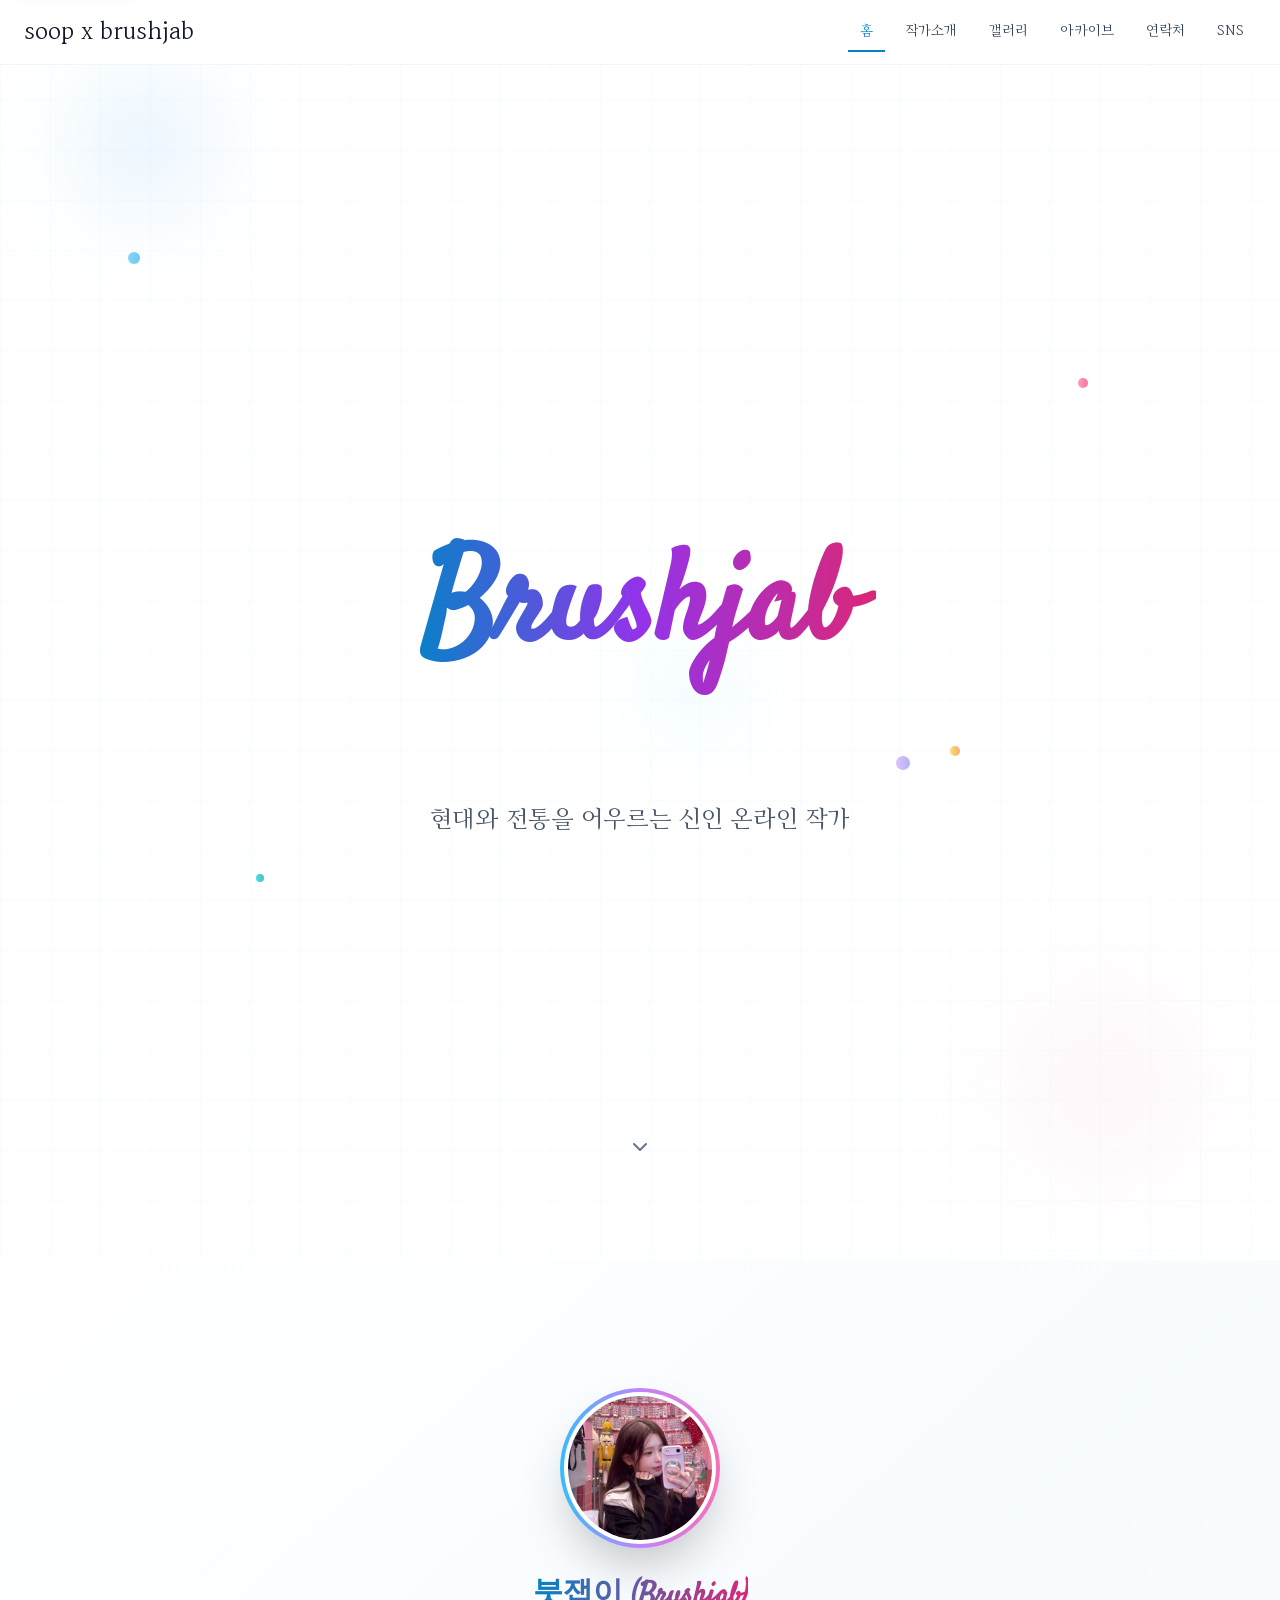
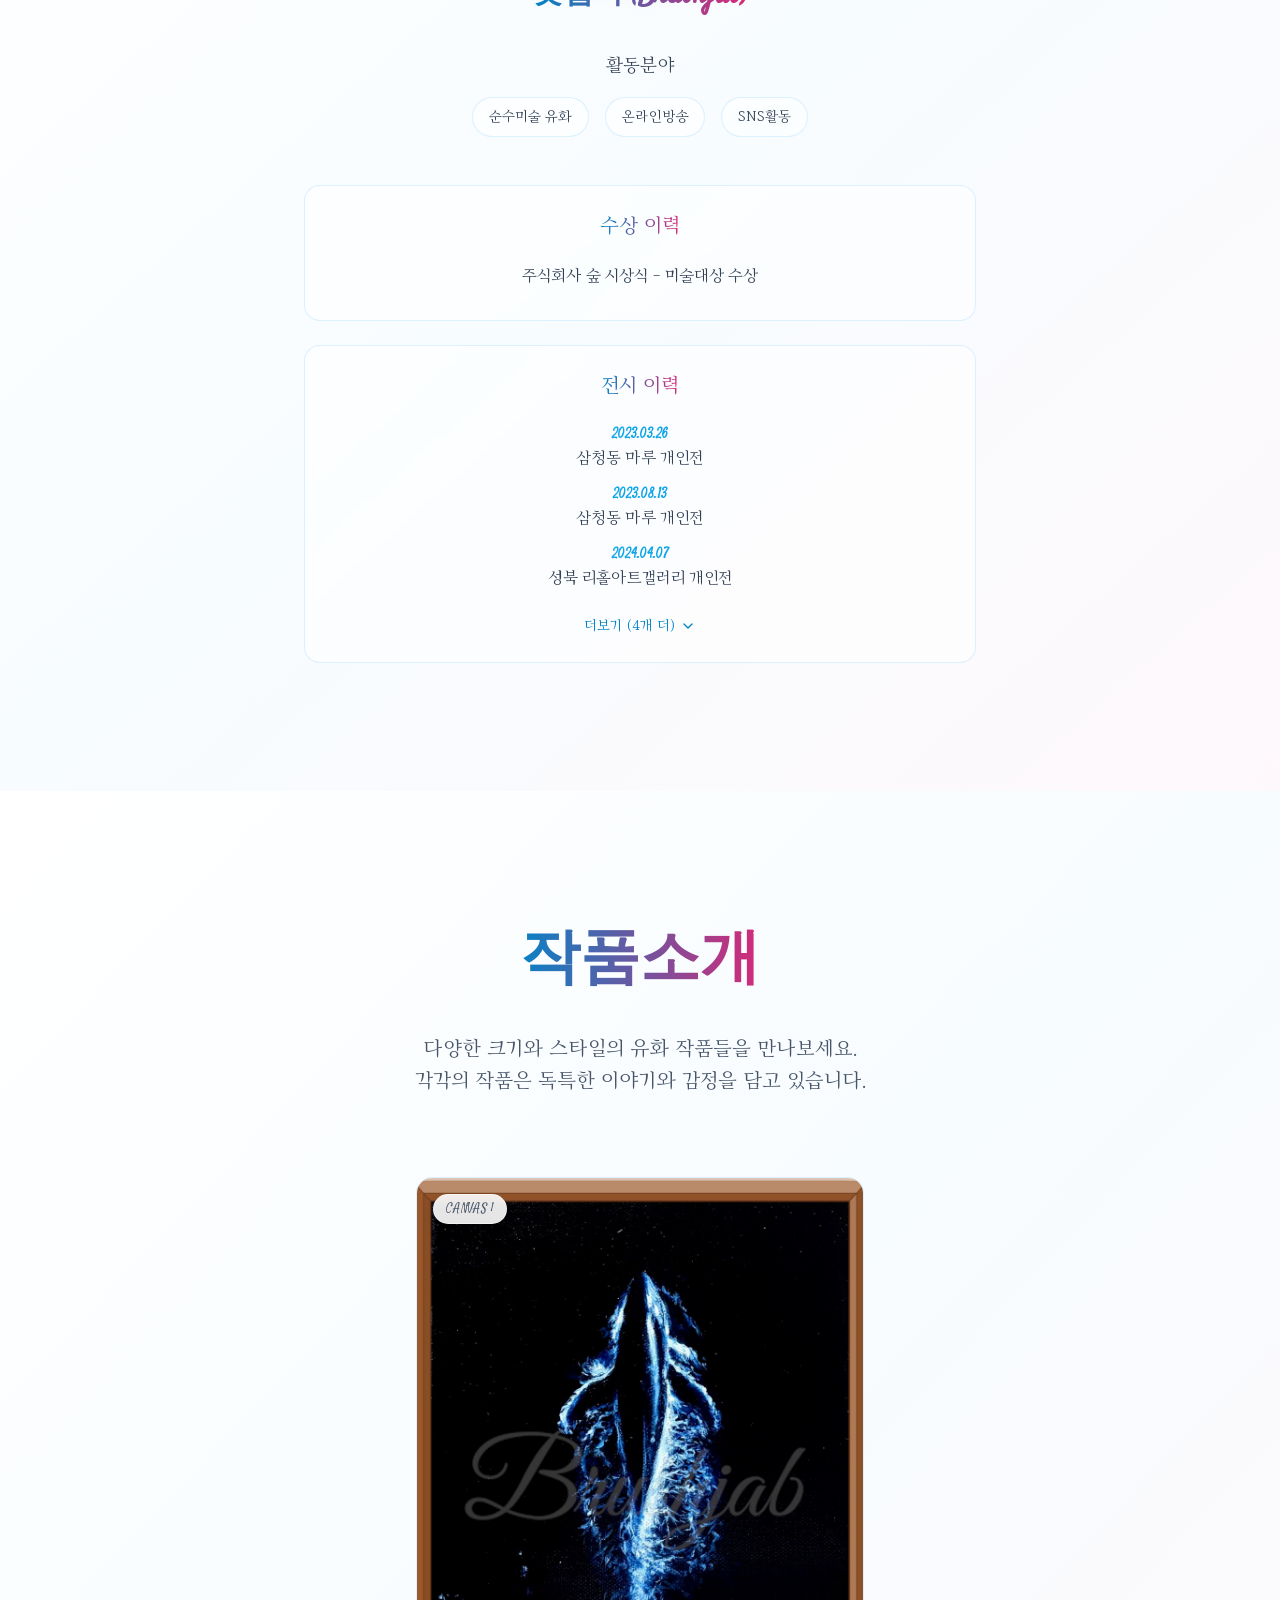
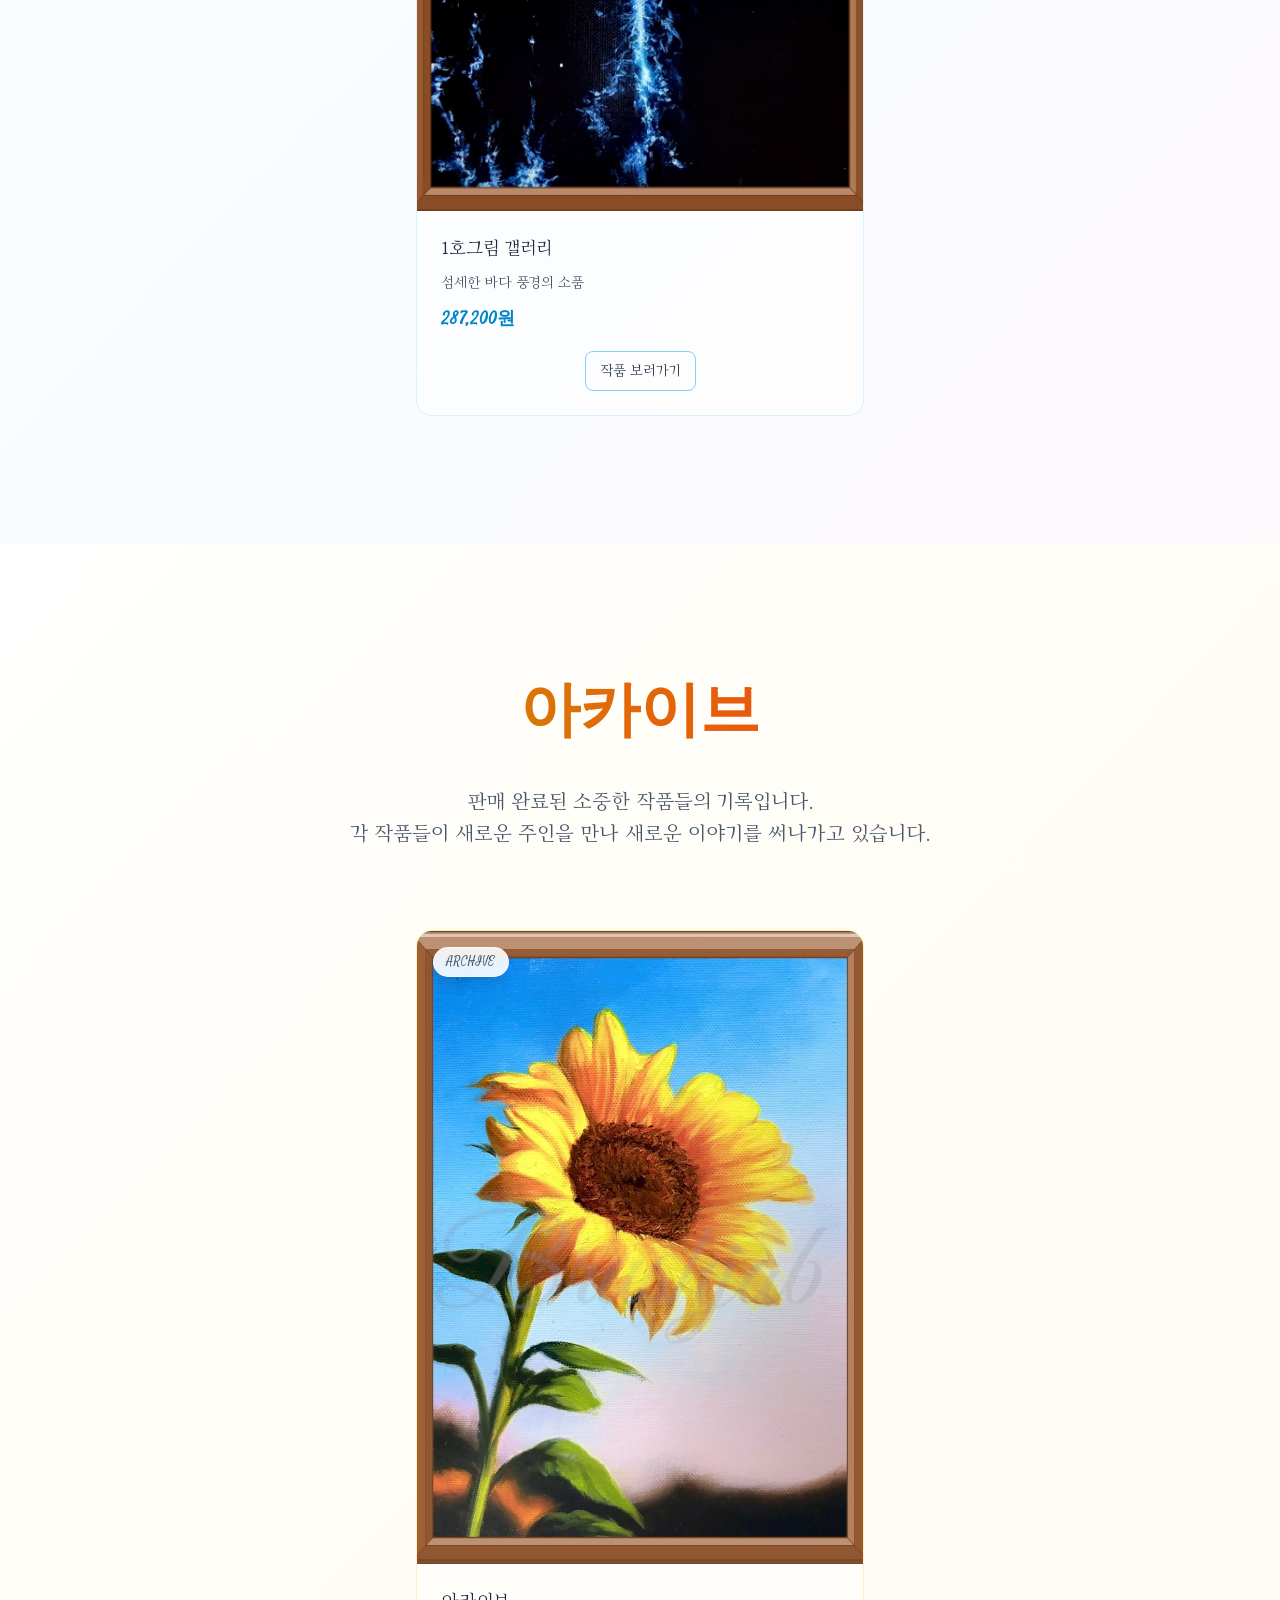
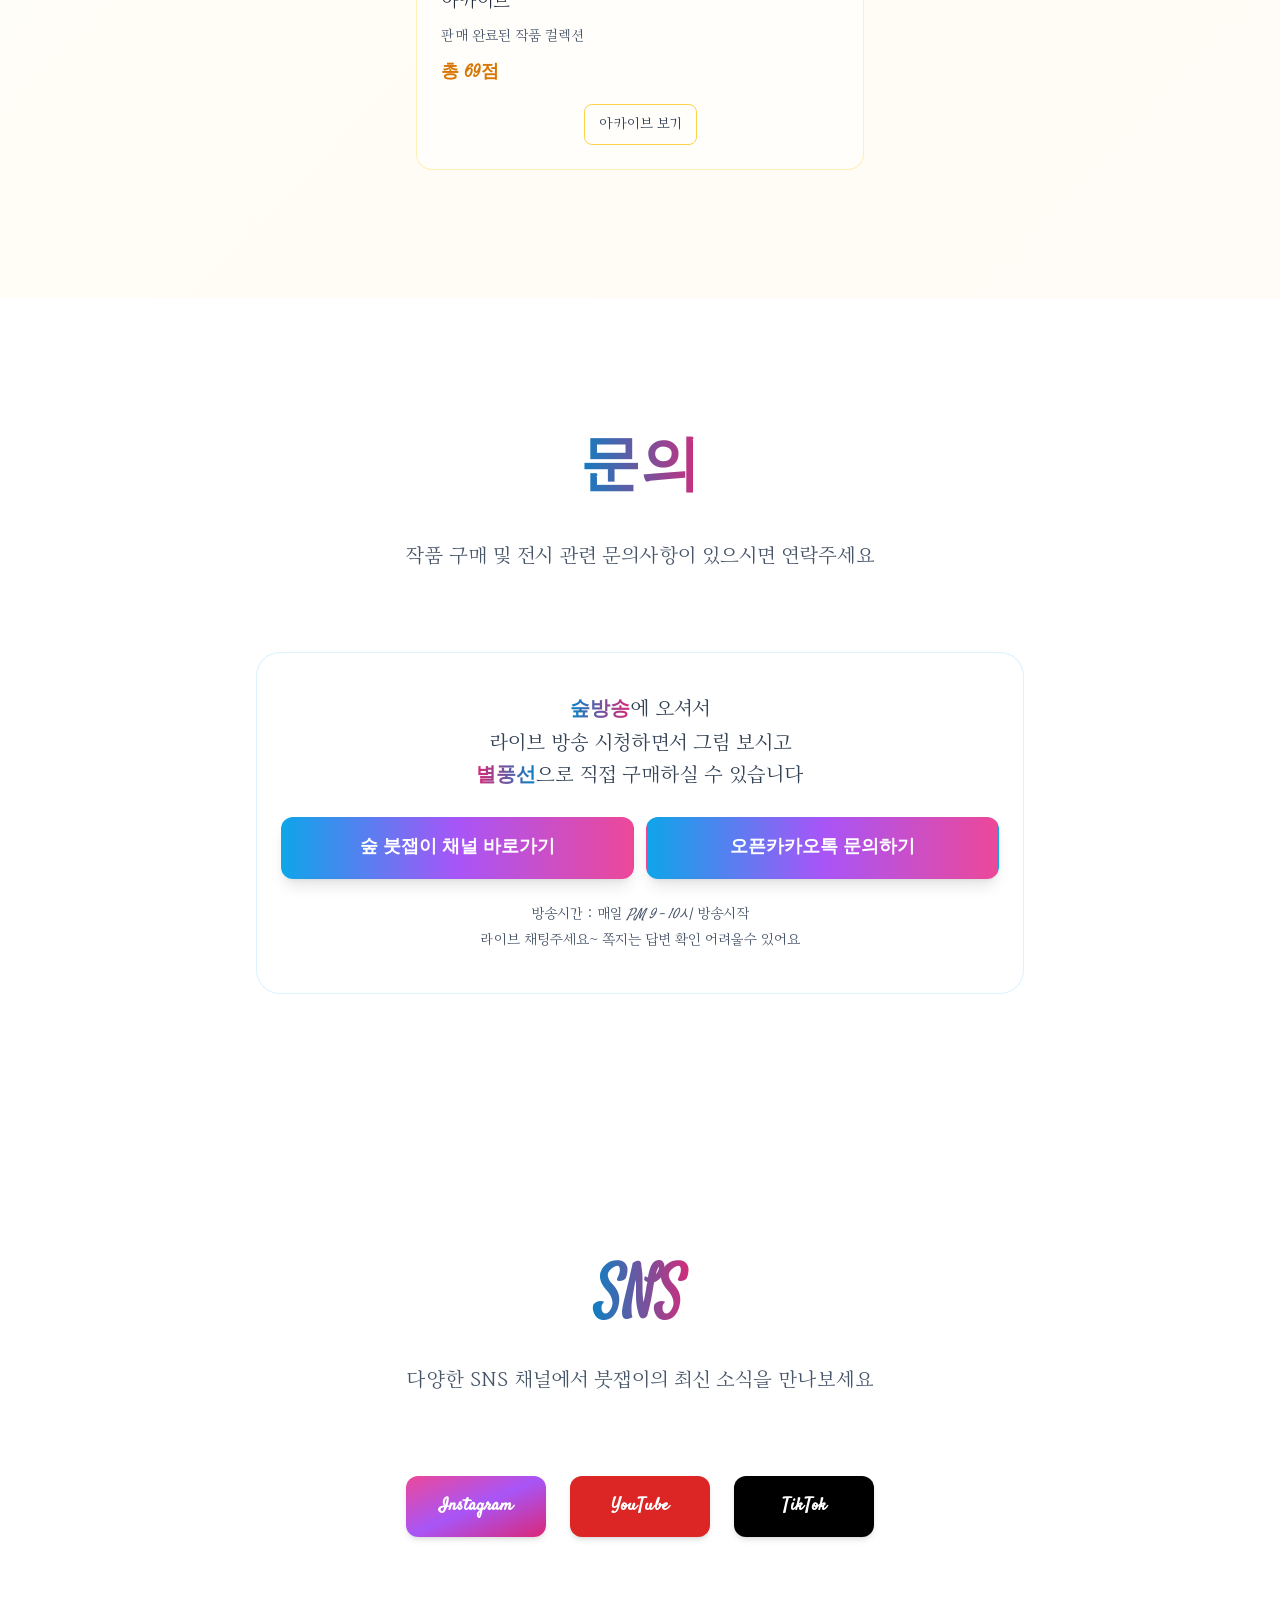
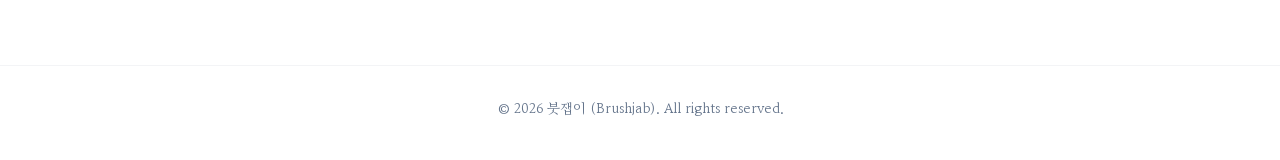
==== commit 80dc6347: "구매문의 버튼에 SOOP 채널 / 오픈카카오톡 두 가지 선택지 추가 기존에는 구매문의 버튼이 SOOP 채널로만 연결됐는데, 오픈카카오톡 문의 링크를 함께 제공하도록 카드 퀵버튼·작" ====
--- a/index.html
+++ b/index.html
@@ -31,19 +31,15 @@
       property="og:description"
       content="붓잽이 웹사이트 공식 홈페이지입니다. 붓잽이 작가의 풍수지리 유화 작품을 통해 재테크와 인테리어를 한 번에! 붓잽이 그림 구매는 공식 웹사이트에서."
     />
-    <!-- 공유 미리보기 이미지: images/og-cover.jpg 파일을 넣으면 자동으로 적용됩니다 (권장 1200x630) -->
-    <meta property="og:image" content="https://www.brushjab.com/images/og-cover.jpg" />
-    <meta property="og:image:width" content="1200" />
-    <meta property="og:image:height" content="630" />
-    <meta property="og:image:alt" content="붓잽이 작가의 유화 작품" />
-
-    <meta name="twitter:card" content="summary_large_image" />
+    <!-- 공유 미리보기 이미지을 따로 두지 않아 카카오톡 등에서는 기본 표시 방식을 따릅니다.
+         나중에 images/og-cover.jpg(1200x630 권장)를 넣고 og:image 태그를 다시 추가하면 커스텀 이미지를 쓸 수 있습니다. -->
+
+    <meta name="twitter:card" content="summary" />
     <meta name="twitter:title" content="붓잽이 웹사이트 - 붓잽이 그림 구매 공식 사이트" />
     <meta
       name="twitter:description"
       content="붓잽이 웹사이트 공식 홈페이지입니다. 붓잽이 작가의 풍수지리 유화 작품을 통해 재테크와 인테리어를 한 번에!"
     />
-    <meta name="twitter:image" content="https://www.brushjab.com/images/og-cover.jpg" />
 
     <link rel="icon" href="favicon.svg" type="image/svg+xml" />
     <link rel="apple-touch-icon" href="apple-touch-icon.png" />
@@ -229,9 +225,14 @@
               <b class="grad-text grad-text--pink">별풍선</b>으로 직접 구매하실 수 있습니다
             </p>
 
-            <a class="btn btn--cta" href="#" data-inquiry-link target="_blank" rel="noopener noreferrer">
-              숲 붓잽이 채널 바로가기
-            </a>
+            <div class="btn-group btn-group--center">
+              <a class="btn btn--cta" href="#" data-inquiry-link="soop" target="_blank" rel="noopener noreferrer">
+                숲 붓잽이 채널 바로가기
+              </a>
+              <a class="btn btn--cta" href="#" data-inquiry-link="kakao" target="_blank" rel="noopener noreferrer">
+                오픈카카오톡 문의하기
+              </a>
+            </div>
 
             <div class="contact-card__note">
               <p>방송시간 : 매일 <i>PM 9 - 10시</i> 방송시작</p>
--- a/assets/styles.css
+++ b/assets/styles.css
@@ -340,6 +340,19 @@
   );
   box-shadow: var(--shadow-xl);
   transform: scale(1.05);
+}
+.btn-group {
+  display: flex;
+  flex-wrap: wrap;
+  gap: 12px;
+}
+.btn-group--center {
+  justify-content: center;
+}
+.btn-group .btn--grad,
+.btn-group .btn--cta {
+  width: auto;
+  flex: 1 1 180px;
 }
 
 /* ---------- 네비게이션 ---------- */
@@ -1208,6 +1221,17 @@
   border-radius: var(--radius-lg);
   animation: pop-in 0.25s ease both;
 }
+.modal__box--compact {
+  max-width: 28rem;
+}
+.inquiry-choice {
+  padding: 40px 32px 32px;
+}
+@media (max-width: 640px) {
+  .inquiry-choice {
+    padding: 32px 20px 20px;
+  }
+}
 .modal__close {
   position: absolute;
   top: 12px;
